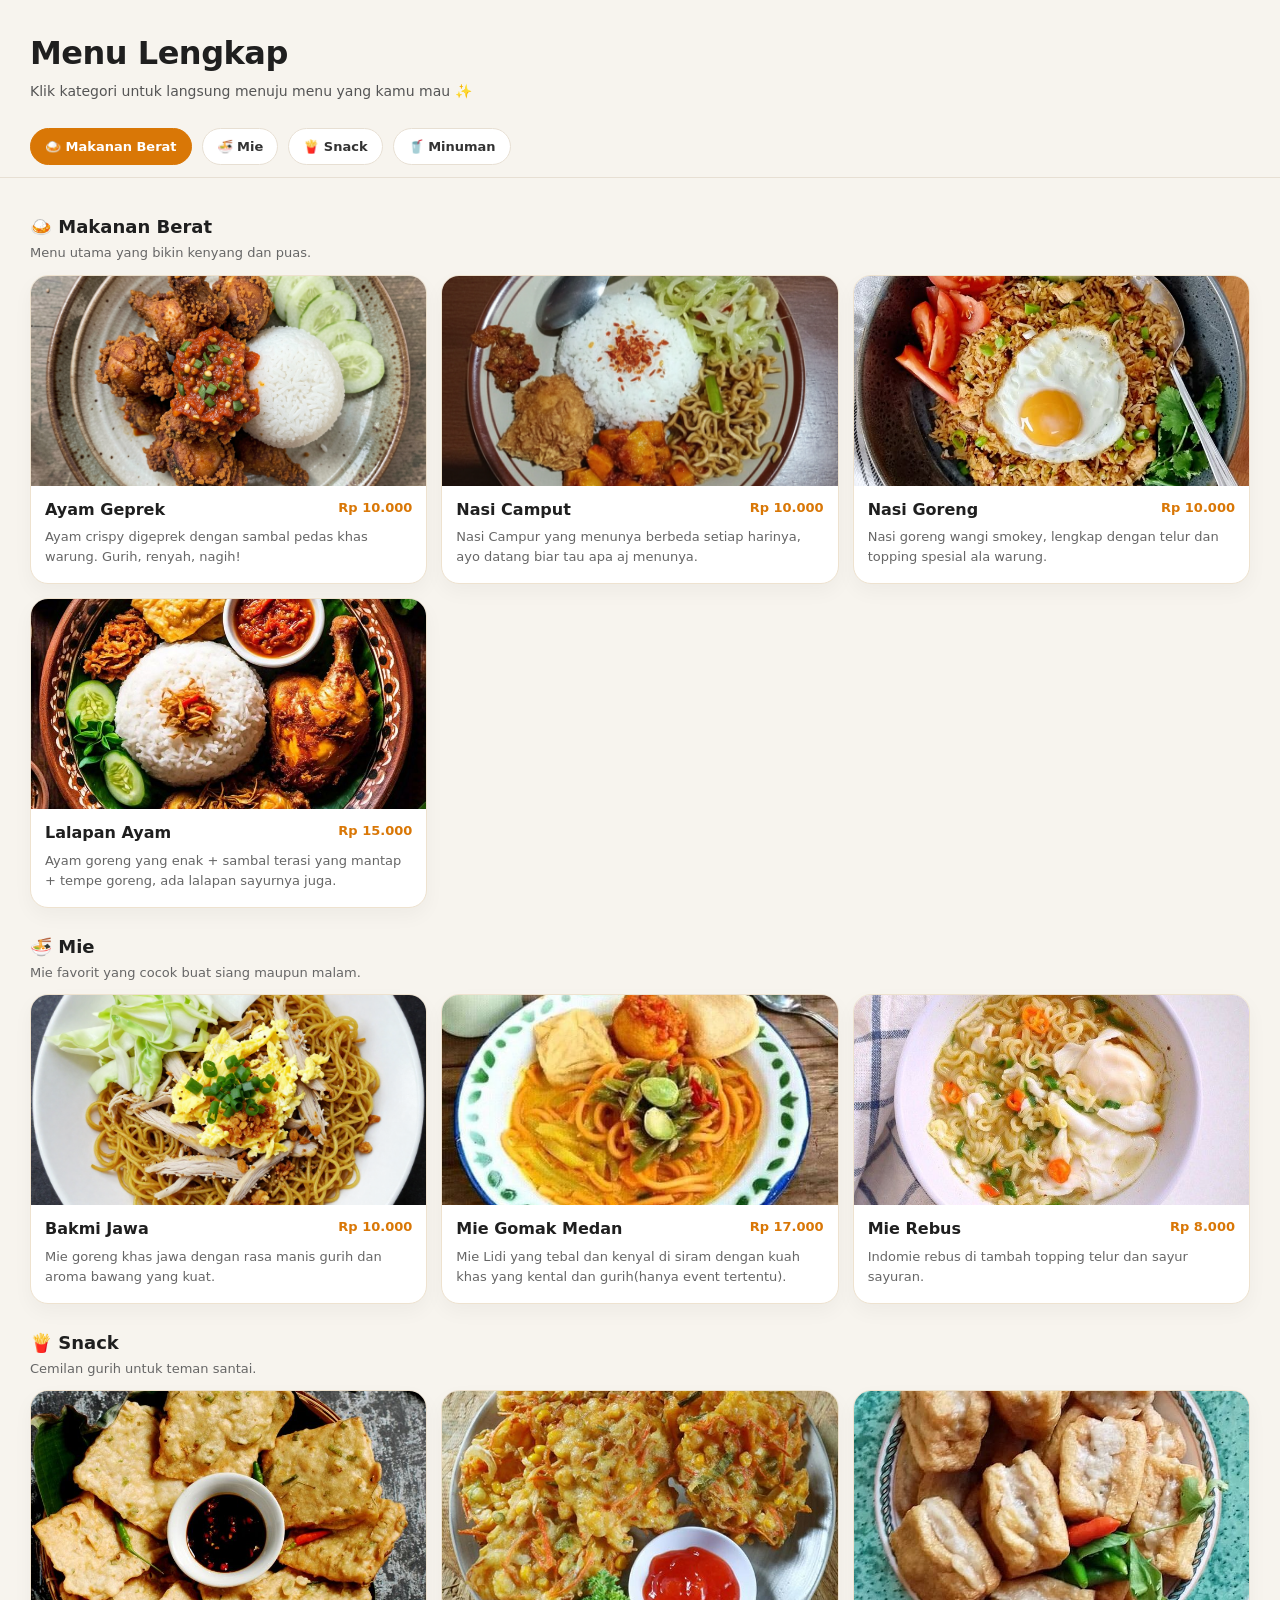
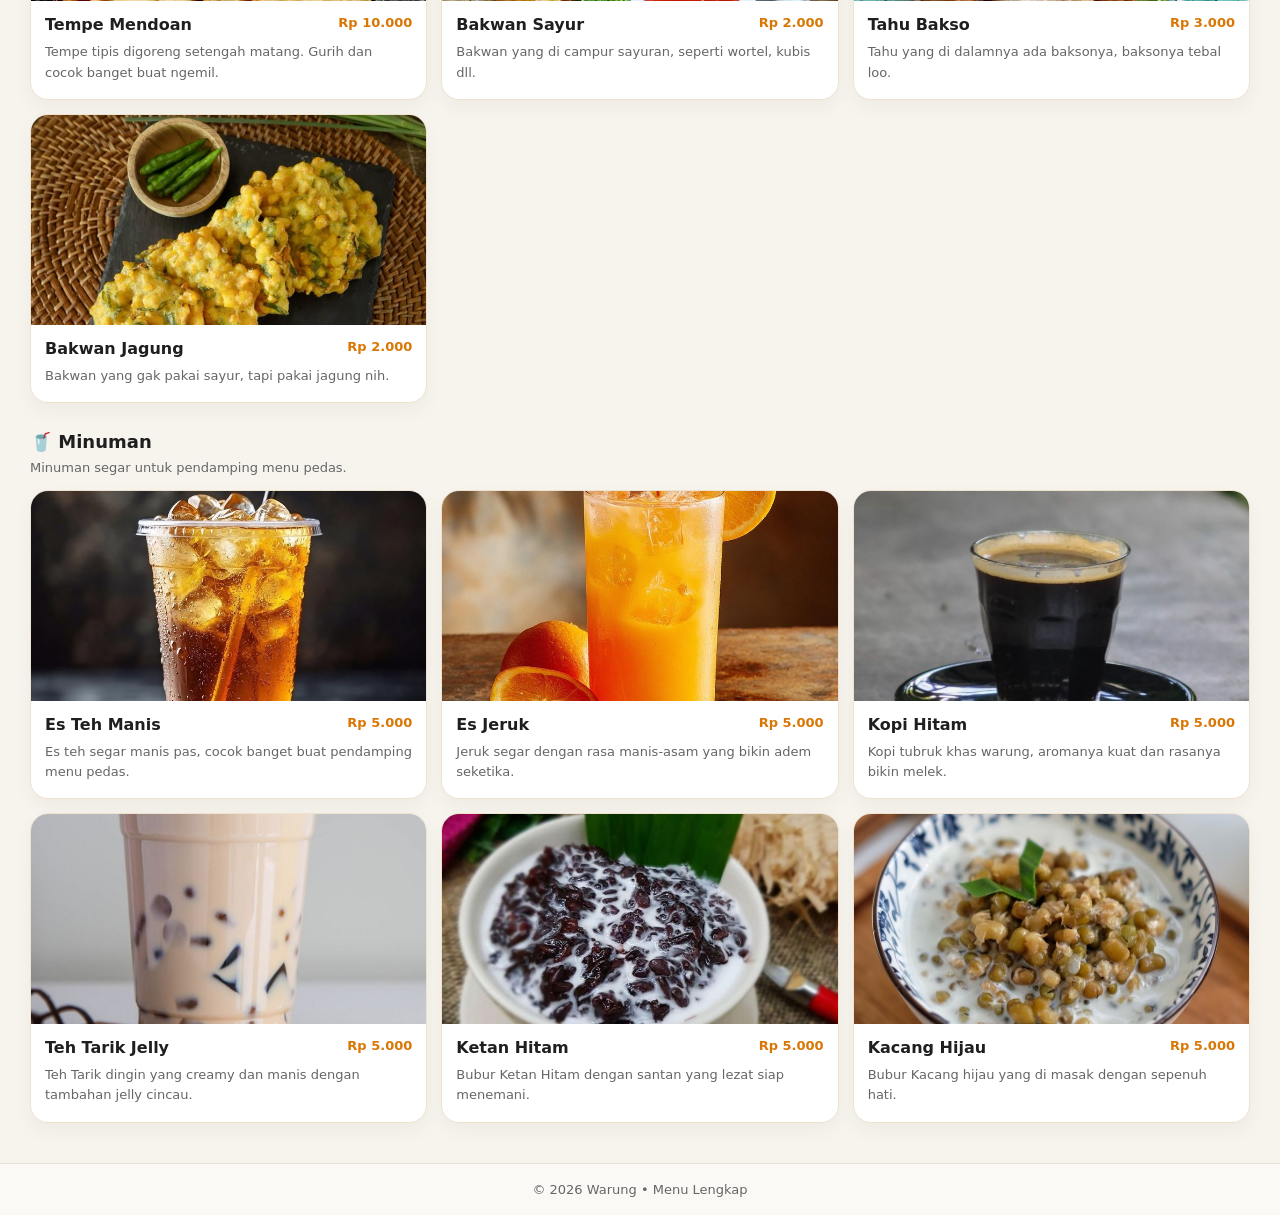
==== menu lengkap/menu.html @ 2b5b05e4 "Add files via upload" ====
<!DOCTYPE html>
<html lang="id">
<head>
  <meta charset="UTF-8" />
  <meta name="viewport" content="width=device-width, initial-scale=1.0" />
  <title>Menu Lengkap</title>

  <link rel="stylesheet" href="menu.css" />
</head>
<body>

  <!-- HEADER -->
  <header class="page-header">
    <div class="header-inner">
      <h1>Menu Lengkap</h1>
      <p>Klik kategori untuk langsung menuju menu yang kamu mau ✨</p>
    </div>
  </header>

  <!-- NAVBAR KATEGORI (STICKY) -->
  <nav class="category-navbar">
    <a href="#makanan-berat" class="cat-link active">🍛 Makanan Berat</a>
    <a href="#mie" class="cat-link">🍜 Mie</a>
    <a href="#snack" class="cat-link">🍟 Snack</a>
    <a href="#minuman" class="cat-link">🥤 Minuman</a>
  </nav>

  <!-- MENU -->
  <main class="menu-container">

    <!-- MAKANAN BERAT -->
    <section class="menu-section" id="makanan-berat">
      <div class="section-title">
        <h2>🍛 Makanan Berat</h2>
        <p>Menu utama yang bikin kenyang dan puas.</p>
      </div>

      <div class="menu-grid">

        <article class="menu-card">
          <img src="../img/geprek.png" alt="Ayam Geprek" class="menu-img" />
          <div class="menu-body">
            <div class="menu-top">
              <h3>Ayam Geprek</h3>
              <span class="price">Rp 10.000</span>
            </div>
            <p>Ayam crispy digeprek dengan sambal pedas khas warung. Gurih, renyah, nagih!</p>
          </div>
        </article>

        <article class="menu-card">
          <img src="../img/nascam.png" alt="Nasi Campur" class="menu-img" />
          <div class="menu-body">
            <div class="menu-top">
              <h3>Nasi Camput</h3>
              <span class="price">Rp 10.000</span>
            </div>
            <p>Nasi Campur yang menunya berbeda setiap harinya, ayo datang biar tau apa aj menunya.</p>
          </div>
        </article>

        <article class="menu-card">
          <img src="../img/nasgor.jpg" alt="Nasi Goreng" class="menu-img" />
          <div class="menu-body">
            <div class="menu-top">
              <h3>Nasi Goreng</h3>
              <span class="price">Rp 10.000</span>
            </div>
            <p>Nasi goreng wangi smokey, lengkap dengan telur dan topping spesial ala warung.</p>
          </div>
        </article>

        <article class="menu-card">
          <img src="../img/lalapan.jpg" alt="Lalapan Ayam" class="menu-img" />
          <div class="menu-body">
            <div class="menu-top">
              <h3>Lalapan Ayam</h3>
              <span class="price">Rp 15.000</span>
            </div>
            <p>Ayam goreng yang enak + sambal terasi yang mantap + tempe goreng, ada lalapan sayurnya juga.</p>
          </div>
        </article>

      </div>
    </section>

    <!-- MIE -->
    <section class="menu-section" id="mie">
      <div class="section-title">
        <h2>🍜 Mie</h2>
        <p>Mie favorit yang cocok buat siang maupun malam.</p>
      </div>

      <div class="menu-grid">

        <article class="menu-card">
          <img src="../img/bakmi.png" alt="Mie Goreng Jawa" class="menu-img" />
          <div class="menu-body">
            <div class="menu-top">
              <h3>Bakmi Jawa</h3>
              <span class="price">Rp 10.000</span>
            </div>
            <p>Mie goreng khas jawa dengan rasa manis gurih dan aroma bawang yang kuat.</p>
          </div>
        </article>

        <article class="menu-card">
          <img src="../img/gomak.jpg" alt="Mie Gomak" class="menu-img" />
          <div class="menu-body">
            <div class="menu-top">
              <h3>Mie Gomak Medan</h3>
              <span class="price">Rp 17.000</span>
            </div>
            <p>Mie Lidi yang tebal dan kenyal di siram dengan kuah khas yang kental dan gurih(hanya event tertentu).</p>
          </div>
        </article>

        <article class="menu-card">
          <img src="../img/rebus.jpg" alt="Mie Rebus" class="menu-img" />
          <div class="menu-body">
            <div class="menu-top">
              <h3>Mie Rebus</h3>
              <span class="price">Rp 8.000</span>
            </div>
            <p>Indomie rebus di tambah topping telur dan sayur sayuran.</p>
          </div>
        </article>

      </div>
    </section>

    <!-- SNACK -->
    <section class="menu-section" id="snack">
      <div class="section-title">
        <h2>🍟 Snack</h2>
        <p>Cemilan gurih untuk teman santai.</p>
      </div>

      <div class="menu-grid">

        <article class="menu-card">
          <img src="../img/mendoan.jpg" alt="Tempe Mendoan" class="menu-img" />
          <div class="menu-body">
            <div class="menu-top">
              <h3>Tempe Mendoan</h3>
              <span class="price">Rp 10.000</span>
            </div>
            <p>Tempe tipis digoreng setengah matang. Gurih dan cocok banget buat ngemil.</p>
          </div>
        </article>

        <article class="menu-card">
          <img src="../img/bayur.jpg" alt="Bakwan Sayur" class="menu-img" />
          <div class="menu-body">
            <div class="menu-top">
              <h3>Bakwan Sayur</h3>
              <span class="price">Rp 2.000</span>
            </div>
            <p>Bakwan yang di campur sayuran, seperti wortel, kubis dll.</p>
          </div>
        </article>

        <article class="menu-card">
          <img src="../img/taso.jpg" alt="Tahu Bakso" class="menu-img" />
          <div class="menu-body">
            <div class="menu-top">
              <h3>Tahu Bakso</h3>
              <span class="price">Rp 3.000</span>
            </div>
            <p>Tahu yang di dalamnya ada baksonya, baksonya tebal loo.</p>
          </div>
        </article>
        
       <article class="menu-card">
          <img src="../img/jagung.jpg" alt="Bakwan Jagung" class="menu-img" />
          <div class="menu-body">
            <div class="menu-top">
              <h3>Bakwan Jagung</h3>
              <span class="price">Rp 2.000</span>
            </div>
            <p>Bakwan yang gak pakai sayur, tapi pakai jagung nih.</p>
          </div>
        </article>

      </div>
    </section>

    <!-- MINUMAN -->
    <section class="menu-section" id="minuman">
      <div class="section-title">
        <h2>🥤 Minuman</h2>
        <p>Minuman segar untuk pendamping menu pedas.</p>
      </div>

      <div class="menu-grid">

        <article class="menu-card">
          <img src="../img/esteh.jpg" alt="Es Teh Manis" class="menu-img" />
          <div class="menu-body">
            <div class="menu-top">
              <h3>Es Teh Manis</h3>
              <span class="price">Rp 5.000</span>
            </div>
            <p>Es teh segar manis pas, cocok banget buat pendamping menu pedas.</p>
          </div>
        </article>

        <article class="menu-card">
          <img src="../img/jeruk.jpg" alt="Es Jeruk" class="menu-img" />
          <div class="menu-body">
            <div class="menu-top">
              <h3>Es Jeruk</h3>
              <span class="price">Rp 5.000</span>
            </div>
            <p>Jeruk segar dengan rasa manis-asam yang bikin adem seketika.</p>
          </div>
        </article>

        <article class="menu-card">
          <img src="../img/kopi.jpg" alt="Kopi Hitam" class="menu-img" />
          <div class="menu-body">
            <div class="menu-top">
              <h3>Kopi Hitam</h3>
              <span class="price">Rp 5.000</span>
            </div>
            <p>Kopi tubruk khas warung, aromanya kuat dan rasanya bikin melek.</p>
          </div>
        </article>
        
        <article class="menu-card">
          <img src="../img/trilly.jpg" alt="Teh Tarik Jelly" class="menu-img" />
          <div class="menu-body">
            <div class="menu-top">
              <h3>Teh Tarik Jelly</h3>
              <span class="price">Rp 5.000</span>
            </div>
            <p>Teh Tarik dingin yang creamy dan manis dengan tambahan jelly cincau.</p>
          </div>
        </article>
        
        <article class="menu-card">
          <img src="../img/ketan.jpg" alt="Ketan Hitam" class="menu-img" />
          <div class="menu-body">
            <div class="menu-top">
              <h3>Ketan Hitam</h3>
              <span class="price">Rp 5.000</span>
            </div>
            <p>Bubur Ketan Hitam dengan santan yang lezat siap menemani.</p>
          </div>
        </article>
        
        <article class="menu-card">
          <img src="../img/kacang.jpg" alt="Kacang Hijau" class="menu-img" />
          <div class="menu-body">
            <div class="menu-top">
              <h3>Kacang Hijau</h3>
              <span class="price">Rp 5.000</span>
            </div>
            <p>Bubur Kacang hijau yang di masak dengan sepenuh hati.</p>
          </div>
        </article>

      </div>
    </section>

  </main>

  <!-- FOOTER -->
  <footer class="menu-footer">
    <p>© 2026 Warung • Menu Lengkap</p>
  </footer>

  <script src="menu.js"></script>
</body>
</html>
---- menu lengkap/menu.css ----
* {
  margin: 0;
  padding: 0;
  box-sizing: border-box;
  font-family: system-ui, Arial, sans-serif;
}

html {
  scroll-behavior: smooth;
}

body {
  background: #f7f4ee;
  color: #1f1f1f;
}

/* HEADER */
.page-header {
  padding: 28px 18px 14px;
}

.header-inner h1 {
  font-size: 32px;
  font-weight: 900;
  letter-spacing: -0.5px;
}

.header-inner p {
  margin-top: 8px;
  font-size: 14px;
  color: #555;
  line-height: 1.6;
  max-width: 560px;
}

/* NAVBAR KATEGORI (STICKY) */
.category-navbar {
  position: sticky;
  top: 0;
  z-index: 999;

  display: flex;
  gap: 10px;
  overflow-x: auto;

  padding: 12px 18px;

  background: rgba(247, 244, 238, 0.85);
  backdrop-filter: blur(10px);
  border-bottom: 1px solid #e7dfd3;
}

.category-navbar::-webkit-scrollbar {
  height: 6px;
}

.category-navbar::-webkit-scrollbar-thumb {
  background: #e3d8c8;
  border-radius: 999px;
}

.cat-link {
  text-decoration: none;
  background: white;
  border: 1px solid #e7dfd3;
  padding: 10px 14px;
  border-radius: 999px;
  font-weight: 900;
  font-size: 13px;
  color: #333;
  white-space: nowrap;
  transition: 0.2s;
}

.cat-link:hover {
  transform: translateY(-2px);
}

.cat-link.active {
  background: #d97706;
  border-color: #d97706;
  color: white;
}

/* CONTAINER */
.menu-container {
  padding: 8px 18px 30px;
}

/* SECTION */
.menu-section {
  margin-top: 28px;
  scroll-margin-top: 80px;
}

.section-title {
  margin-bottom: 12px;
}

.section-title h2 {
  font-size: 18px;
  font-weight: 900;
}

.section-title p {
  margin-top: 6px;
  font-size: 13px;
  color: #666;
  line-height: 1.5;
}

/* GRID */
.menu-grid {
  display: grid;
  gap: 14px;
}

/* CARD */
.menu-card {
  background: #fff;
  border: 1px solid #eee2cf;
  border-radius: 18px;
  overflow: hidden;
  box-shadow: 0 8px 20px rgba(0,0,0,0.04);
  transition: 0.2s ease;
}

.menu-card:hover {
  transform: translateY(-3px);
}

/* IMAGE */
.menu-img {
  width: 100%;
  height: 185px;
  object-fit: cover;
  display: block;
}



/* BODY */
.menu-body {
  padding: 14px 14px 16px;
}

.menu-top {
  display: flex;
  align-items: flex-start;
  justify-content: space-between;
  gap: 10px;
}

.menu-top h3 {
  font-size: 16px;
  font-weight: 900;
  line-height: 1.2;
}

.price {
  font-size: 13px;
  font-weight: 900;
  color: #d97706;
  white-space: nowrap;
}

.menu-body p {
  margin-top: 8px;
  font-size: 13px;
  color: #666;
  line-height: 1.55;
}

/* FOOTER */
.menu-footer {
  text-align: center;
  padding: 18px;
  border-top: 1px solid #e7dfd3;
  color: #666;
  font-size: 13px;
  background: rgba(255, 255, 255, 0.5);
}

/* RESPONSIVE */
@media (min-width: 768px) {
  .page-header {
    padding: 34px 30px 14px;
  }

  .category-navbar {
    padding: 12px 30px;
  }

  .menu-container {
    padding: 10px 30px 40px;
  }

  .menu-grid {
    grid-template-columns: repeat(2, 1fr);
  }

  .menu-img {
    height: 200px;
  }
}

@media (min-width: 1100px) {
  .menu-grid {
    grid-template-columns: repeat(3, 1fr);
  }

  .menu-img {
    height: 210px;
  }
}


/*foto*/
img-1{ background-image: url(../img/geprek.png);}
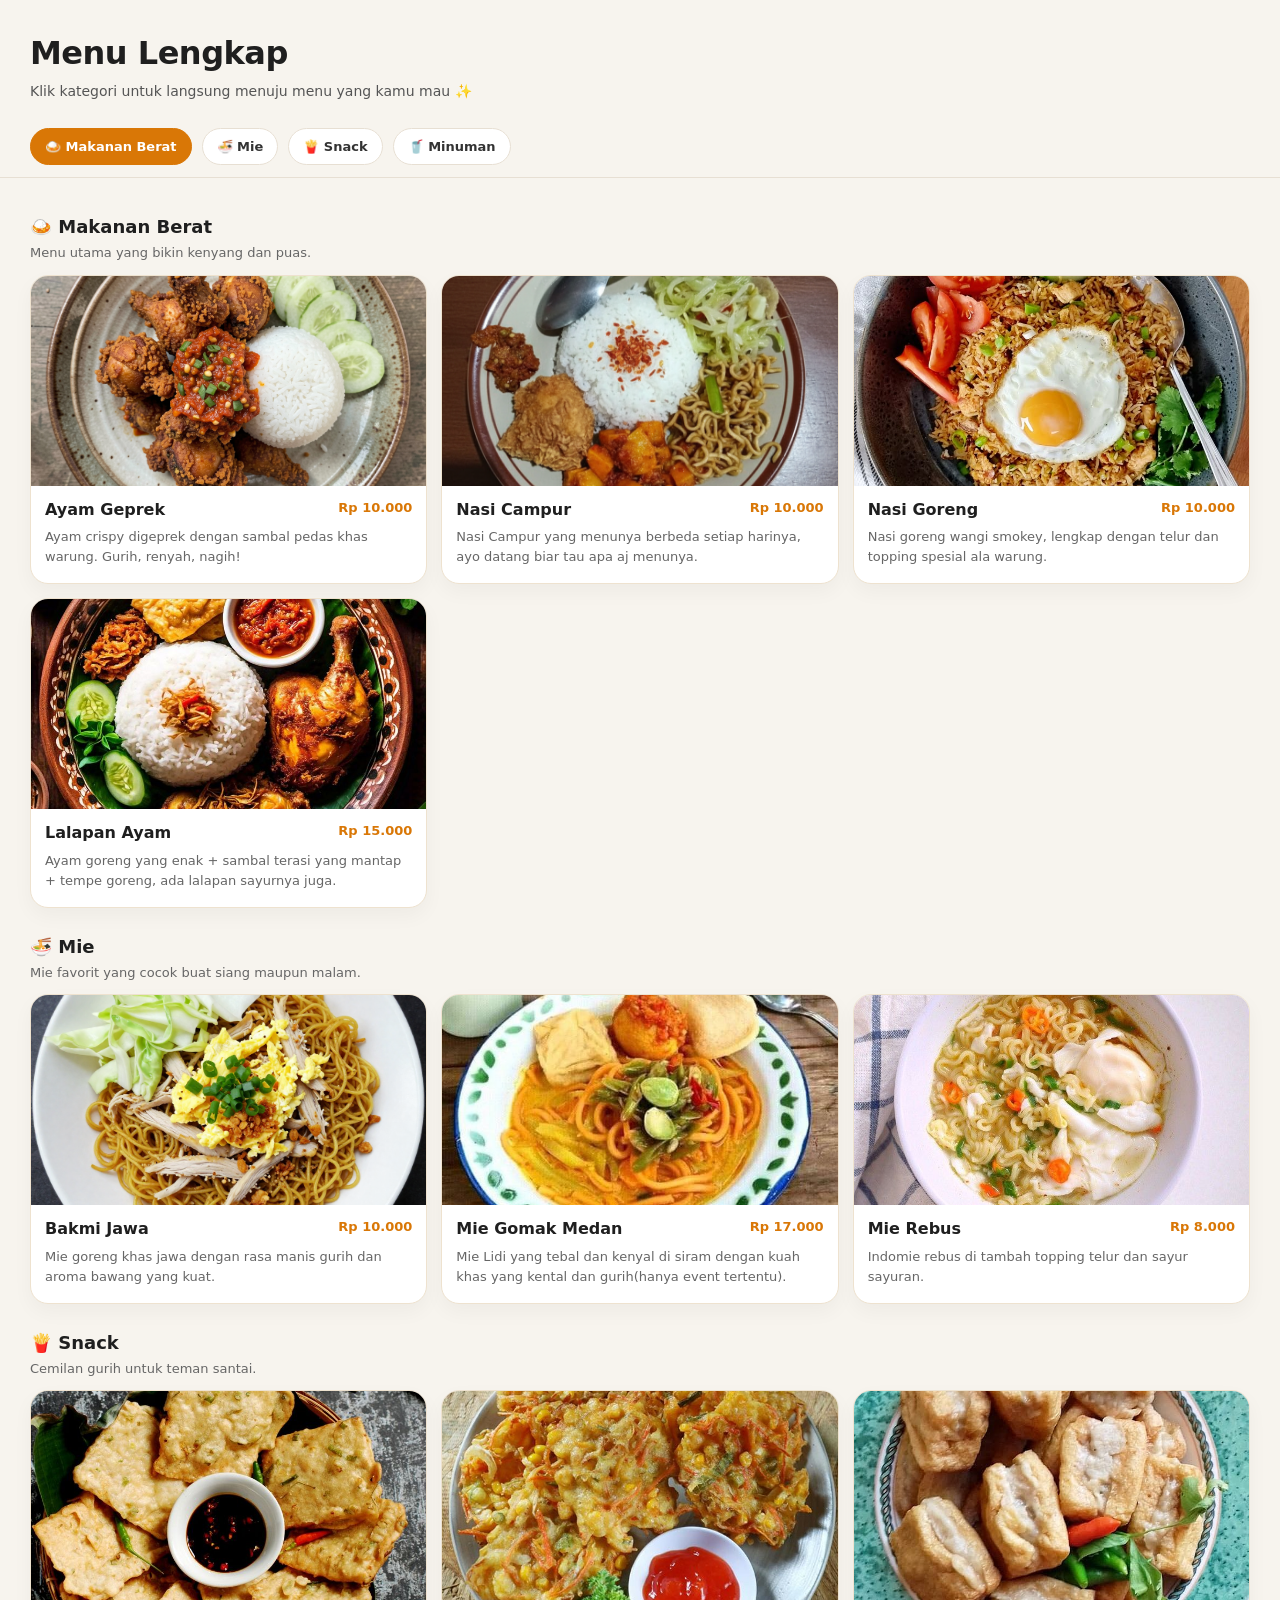
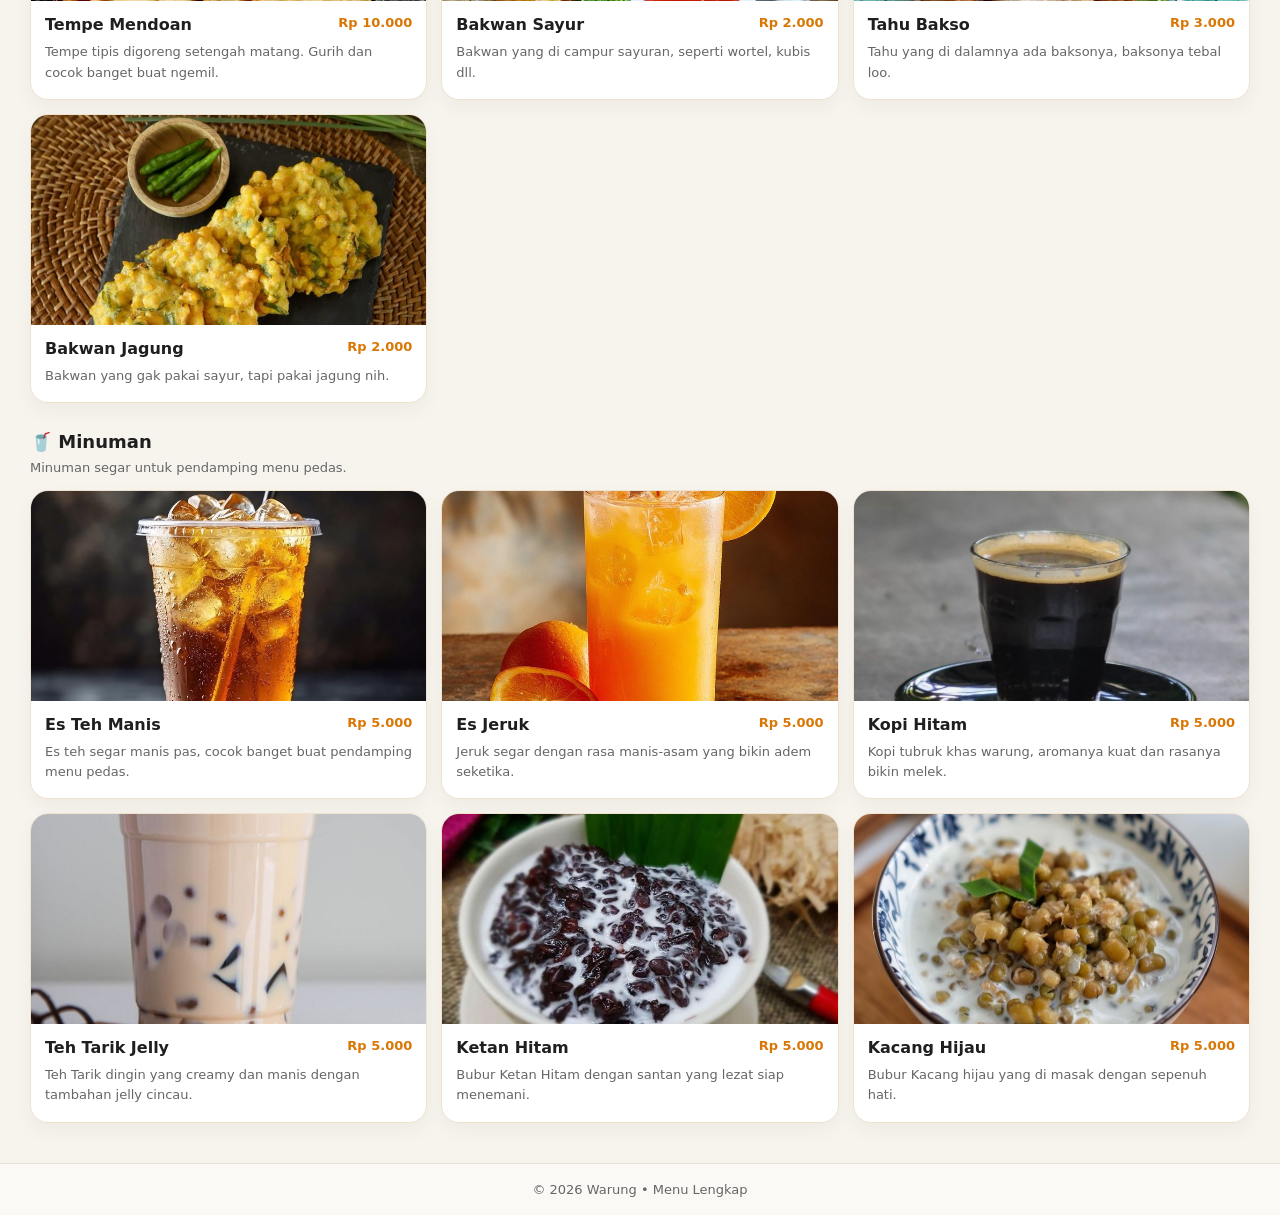
==== commit ef1b24b4: "Add files via upload" ====
--- a/menu lengkap/menu.html
+++ b/menu lengkap/menu.html
@@ -52,7 +52,7 @@
           <img src="../img/nascam.png" alt="Nasi Campur" class="menu-img" />
           <div class="menu-body">
             <div class="menu-top">
-              <h3>Nasi Camput</h3>
+              <h3>Nasi Campur</h3>
               <span class="price">Rp 10.000</span>
             </div>
             <p>Nasi Campur yang menunya berbeda setiap harinya, ayo datang biar tau apa aj menunya.</p>
